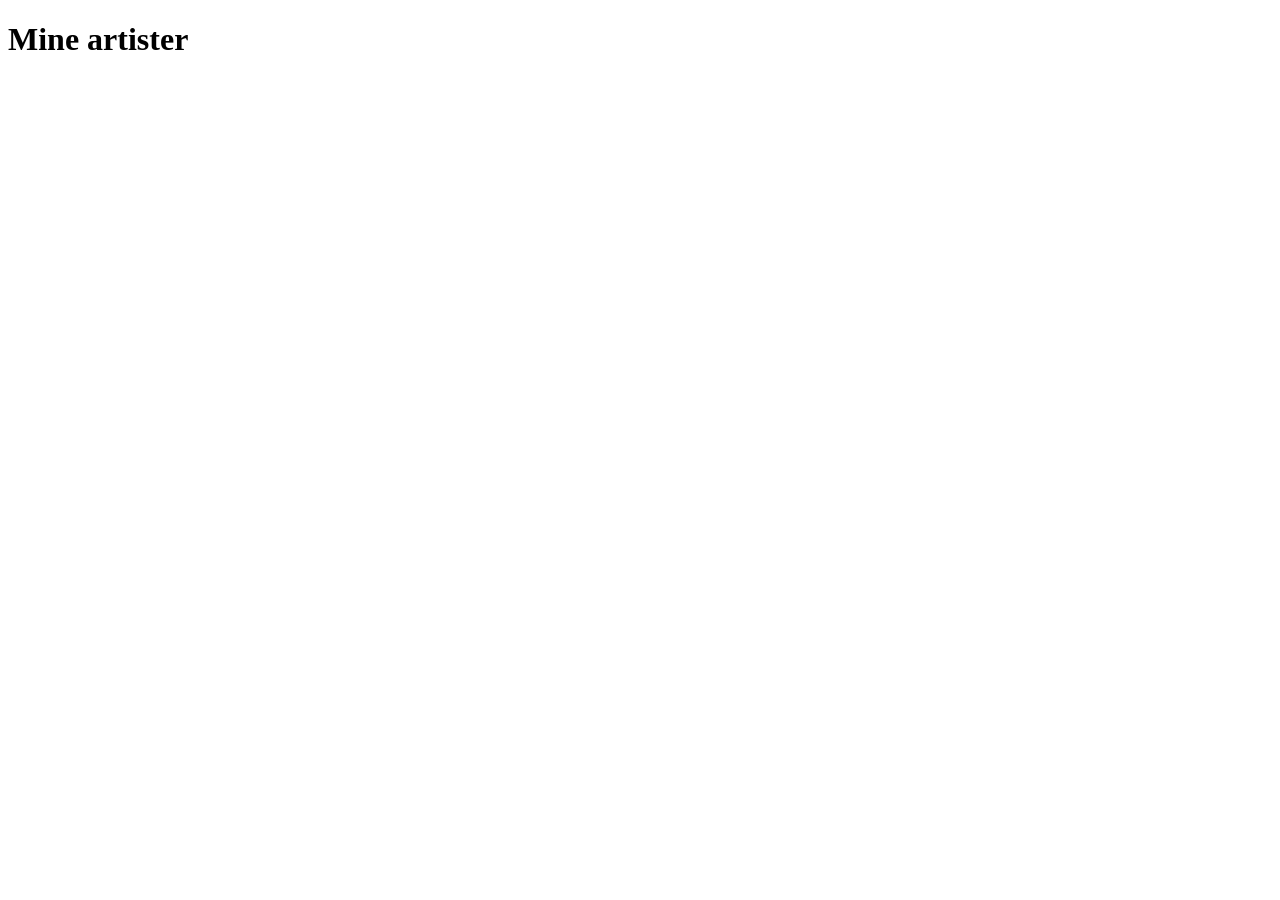
==== index.html @ 9a524db8 "uppdate" ====
<!DOCTYPE html>
<html lang="no">
<head>
    <meta charset="UTF-8">
    <meta name="viewport" content="width=device-width, initial-scale=1.0">
    <title>Artister</title>
</head>
<body>

    <h1>Mine artister</h1>

    <div id="artister"></div>

    <script type="module" src="script.js"></script>

</body>
</html>
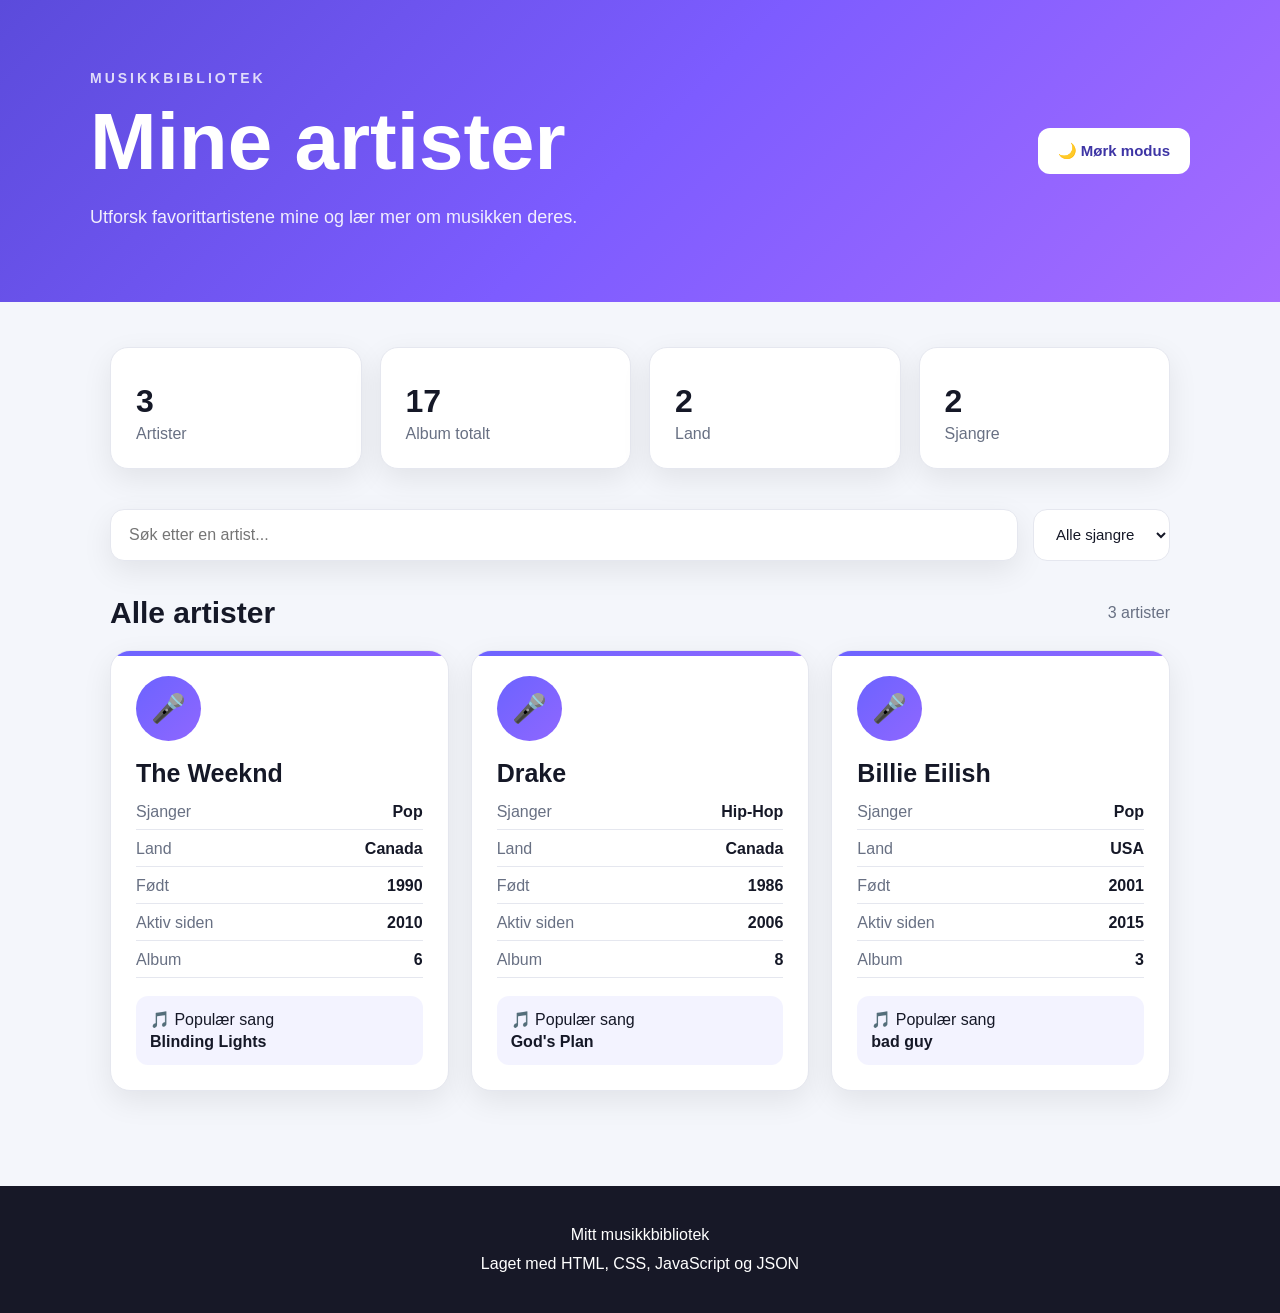
==== commit 6a4d9ebd: "uppdate" ====
--- a/index.html
+++ b/index.html
@@ -3,15 +3,104 @@
 <head>
     <meta charset="UTF-8">
     <meta name="viewport" content="width=device-width, initial-scale=1.0">
-    <title>Artister</title>
+
+    <title>Mine artister</title>
+
+    <link rel="stylesheet" href="style.css">
 </head>
+
 <body>
 
-    <h1>Mine artister</h1>
+    <header>
+        <div class="header-content">
+            <div>
+                <p class="small-title"> MUSIKKBIBLIOTEK</p>
+                <h1>Mine artister</h1>
+                <p class="intro">
+                    Utforsk favorittartistene mine og lær mer om musikken deres.
+                </p>
+            </div>
 
-    <div id="artister"></div>
+            <button id="temaKnapp" class="theme-button">
+                🌙 Mørk modus
+            </button>
+        </div>
+    </header>
+
+
+    <main>
+
+        <!-- STATISTIKK -->
+        <section class="stats">
+
+            <div class="stat-card">
+                <span></span>
+                <strong id="antallArtister">0</strong>
+                <p>Artister</p>
+            </div>
+
+            <div class="stat-card">
+                <span></span>
+                <strong id="antallAlbum">0</strong>
+                <p>Album totalt</p>
+            </div>
+
+            <div class="stat-card">
+                <span></span>
+                <strong id="antallLand">0</strong>
+                <p>Land</p>
+            </div>
+
+            <div class="stat-card">
+                <span></span>
+                <strong id="antallSjangre">0</strong>
+                <p>Sjangre</p>
+            </div>
+
+        </section>
+
+
+        <!-- SØK OG FILTER -->
+        <section class="controls">
+
+            <div class="search-box">
+                
+                <input
+                    type="text"
+                    id="sok"
+                    placeholder="Søk etter en artist..."
+                >
+            </div>
+
+            <select id="sjangerFilter">
+                <option value="alle">Alle sjangre</option>
+            </select>
+
+        </section>
+
+
+        <!-- ARTISTER -->
+        <section>
+
+            <div class="section-title">
+                <h2>Alle artister</h2>
+                <span id="resultatTekst"></span>
+            </div>
+
+            <div id="artister" class="artist-grid"></div>
+
+        </section>
+
+    </main>
+
+
+    <footer>
+        <p>Mitt musikkbibliotek</p>
+        <p>Laget med HTML, CSS, JavaScript og JSON</p>
+    </footer>
+
 
     <script type="module" src="script.js"></script>
 
 </body>
-</html>+</html>
--- a/style.css
+++ b/style.css
@@ -0,0 +1,444 @@
+* {
+    box-sizing: border-box;
+    margin: 0;
+    padding: 0;
+}
+
+:root {
+    --bakgrunn: #f4f6fb;
+    --kort: #ffffff;
+    --tekst: #151827;
+    --sekundaer: #687083;
+    --farge: #6c63ff;
+    --farge2: #8f67ff;
+    --kant: #e5e7ef;
+    --skygge: 0 10px 30px rgba(0, 0, 0, 0.08);
+}
+
+body {
+    font-family: Arial, Helvetica, sans-serif;
+    background: var(--bakgrunn);
+    color: var(--tekst);
+    min-height: 100vh;
+    transition: 0.3s;
+}
+
+
+/* HEADER */
+
+header {
+    background: linear-gradient(
+        135deg,
+        #5b4bdb,
+        #7d5cff,
+        #a66cff
+    );
+
+    color: white;
+    padding: 70px 20px;
+}
+
+.header-content {
+    max-width: 1100px;
+    margin: auto;
+
+    display: flex;
+    justify-content: space-between;
+    align-items: center;
+    gap: 30px;
+}
+
+.small-title {
+    font-size: 14px;
+    font-weight: bold;
+    letter-spacing: 3px;
+    opacity: 0.8;
+    margin-bottom: 10px;
+}
+
+h1 {
+    font-size: clamp(42px, 7vw, 80px);
+    margin-bottom: 15px;
+}
+
+.intro {
+    font-size: 18px;
+    opacity: 0.9;
+    max-width: 600px;
+    line-height: 1.6;
+}
+
+
+/* KNAPP */
+
+.theme-button {
+    border: none;
+    background: white;
+    color: #3e35a5;
+
+    padding: 14px 20px;
+    border-radius: 12px;
+
+    font-size: 15px;
+    font-weight: bold;
+
+    cursor: pointer;
+
+    transition: 0.2s;
+}
+
+.theme-button:hover {
+    transform: translateY(-3px);
+}
+
+
+/* MAIN */
+
+main {
+    max-width: 1100px;
+    margin: auto;
+    padding: 45px 20px;
+}
+
+
+/* STATISTIKK */
+
+.stats {
+    display: grid;
+    grid-template-columns: repeat(4, 1fr);
+    gap: 18px;
+
+    margin-bottom: 40px;
+}
+
+.stat-card {
+    background: var(--kort);
+    border: 1px solid var(--kant);
+
+    padding: 25px;
+
+    border-radius: 18px;
+
+    box-shadow: var(--skygge);
+
+    transition: 0.25s;
+}
+
+.stat-card:hover {
+    transform: translateY(-5px);
+}
+
+.stat-card span {
+    font-size: 28px;
+}
+
+.stat-card strong {
+    display: block;
+
+    font-size: 32px;
+
+    margin-top: 10px;
+}
+
+.stat-card p {
+    color: var(--sekundaer);
+    margin-top: 5px;
+}
+
+
+/* KONTROLLER */
+
+.controls {
+    display: flex;
+    gap: 15px;
+
+    margin-bottom: 35px;
+}
+
+.search-box {
+    flex: 1;
+
+    display: flex;
+    align-items: center;
+    gap: 10px;
+
+    background: var(--kort);
+
+    border: 1px solid var(--kant);
+
+    padding: 0 18px;
+
+    border-radius: 14px;
+
+    box-shadow: var(--skygge);
+}
+
+.search-box input {
+    width: 100%;
+
+    border: none;
+    outline: none;
+
+    background: transparent;
+
+    color: var(--tekst);
+
+    padding: 16px 0;
+
+    font-size: 16px;
+}
+
+select {
+    border: 1px solid var(--kant);
+
+    background: var(--kort);
+    color: var(--tekst);
+
+    padding: 0 18px;
+
+    border-radius: 14px;
+
+    font-size: 15px;
+
+    cursor: pointer;
+}
+
+
+/* SEKSJON */
+
+.section-title {
+    display: flex;
+    justify-content: space-between;
+    align-items: center;
+
+    margin-bottom: 20px;
+}
+
+.section-title h2 {
+    font-size: 30px;
+}
+
+#resultatTekst {
+    color: var(--sekundaer);
+}
+
+
+/* ARTIST GRID */
+
+.artist-grid {
+    display: grid;
+
+    grid-template-columns: repeat(3, 1fr);
+
+    gap: 22px;
+}
+
+
+/* ARTISTKORT */
+
+.artist-card {
+    background: var(--kort);
+
+    border: 1px solid var(--kant);
+
+    border-radius: 20px;
+
+    padding: 25px;
+
+    box-shadow: var(--skygge);
+
+    transition:
+        transform 0.25s,
+        box-shadow 0.25s;
+
+    position: relative;
+
+    overflow: hidden;
+}
+
+.artist-card::before {
+    content: "";
+
+    position: absolute;
+
+    top: 0;
+    left: 0;
+
+    width: 100%;
+    height: 5px;
+
+    background: linear-gradient(
+        90deg,
+        var(--farge),
+        var(--farge2)
+    );
+}
+
+.artist-card:hover {
+    transform: translateY(-8px);
+
+    box-shadow:
+        0 20px 40px rgba(0, 0, 0, 0.14);
+}
+
+.artist-icon {
+    width: 65px;
+    height: 65px;
+
+    display: flex;
+    align-items: center;
+    justify-content: center;
+
+    border-radius: 50%;
+
+    background: linear-gradient(
+        135deg,
+        var(--farge),
+        var(--farge2)
+    );
+
+    color: white;
+
+    font-size: 28px;
+
+    margin-bottom: 18px;
+}
+
+.artist-card h2 {
+    font-size: 25px;
+
+    margin-bottom: 15px;
+}
+
+.artist-info {
+    display: flex;
+    flex-direction: column;
+
+    gap: 10px;
+
+    color: var(--sekundaer);
+}
+
+.artist-info div {
+    display: flex;
+    justify-content: space-between;
+
+    gap: 15px;
+
+    padding-bottom: 8px;
+
+    border-bottom: 1px solid var(--kant);
+}
+
+.artist-info strong {
+    color: var(--tekst);
+}
+
+.song {
+    margin-top: 18px;
+
+    padding: 14px;
+
+    background: rgba(108, 99, 255, 0.08);
+
+    border-radius: 12px;
+
+    color: var(--tekst);
+}
+
+.song strong {
+    display: block;
+
+    margin-top: 4px;
+}
+
+
+/* INGEN RESULTATER */
+
+.no-results {
+    grid-column: 1 / -1;
+
+    text-align: center;
+
+    padding: 60px 20px;
+
+    color: var(--sekundaer);
+}
+
+
+/* FOOTER */
+
+footer {
+    margin-top: 50px;
+
+    padding: 35px 20px;
+
+    text-align: center;
+
+    background: #171827;
+
+    color: white;
+
+    line-height: 1.8;
+}
+
+
+/* MØRK MODUS */
+
+body.dark {
+    --bakgrunn: #0f111a;
+    --kort: #191c28;
+    --tekst: #f5f7ff;
+    --sekundaer: #a8afc1;
+    --kant: #2b3040;
+
+    --skygge:
+        0 10px 30px rgba(0, 0, 0, 0.3);
+}
+
+
+/* MOBIL */
+
+@media (max-width: 850px) {
+
+    .header-content {
+        flex-direction: column;
+        align-items: flex-start;
+    }
+
+    .stats {
+        grid-template-columns: repeat(2, 1fr);
+    }
+
+    .artist-grid {
+        grid-template-columns: repeat(2, 1fr);
+    }
+}
+
+
+@media (max-width: 600px) {
+
+    header {
+        padding: 50px 20px;
+    }
+
+    h1 {
+        font-size: 48px;
+    }
+
+    .stats {
+        grid-template-columns: 1fr;
+    }
+
+    .artist-grid {
+        grid-template-columns: 1fr;
+    }
+
+    .controls {
+        flex-direction: column;
+    }
+
+    select {
+        height: 52px;
+    }
+}
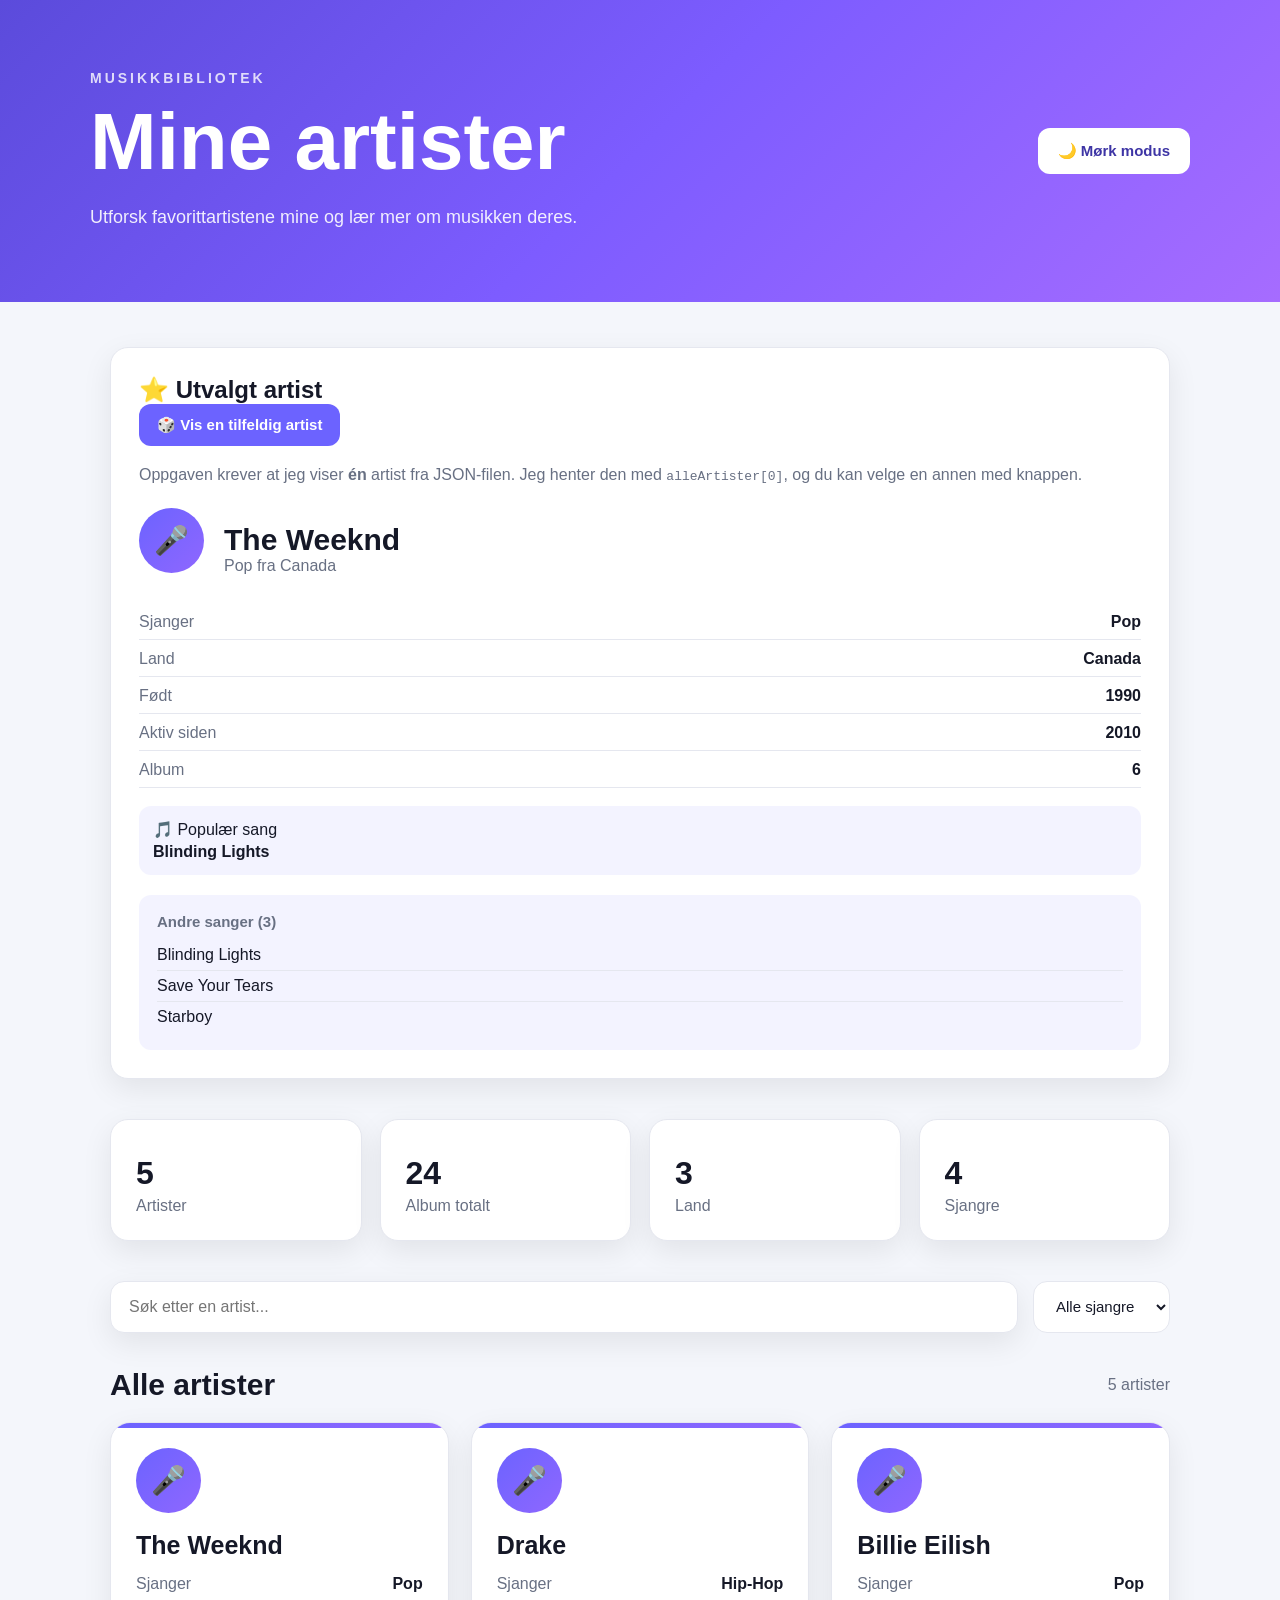
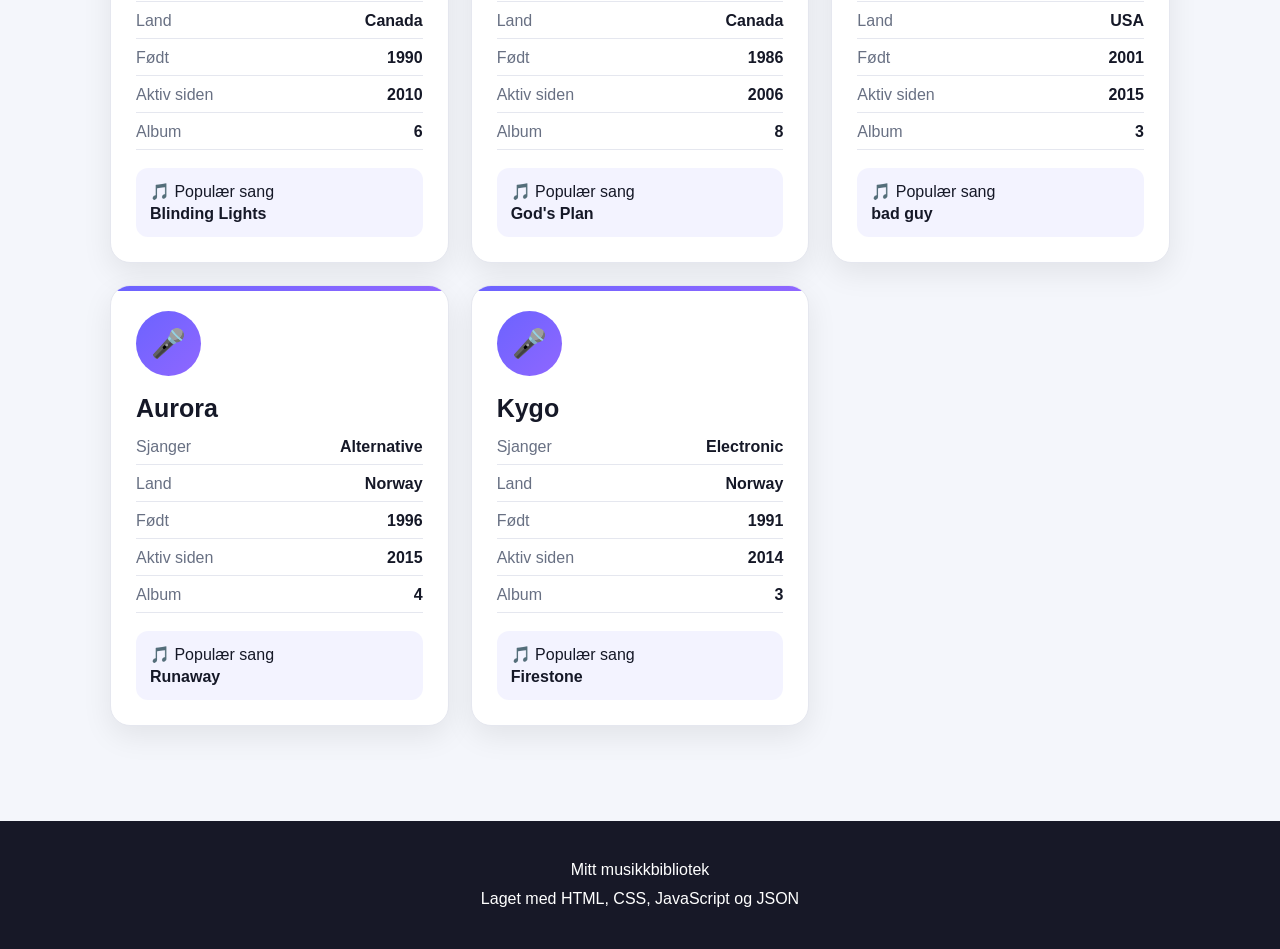
==== commit 7bd71ee7: "uppdate" ====
--- a/index.html
+++ b/index.html
@@ -30,7 +30,43 @@
 
     <main>
 
+        <!-- FEILHÅNDTERING -->
+
+        <div id="feilMelding" class="feil-melding" hidden>
+            <strong>⚠️ Kunne ikke lese JSON-filen.</strong>
+            <p id="feilTekst"></p>
+            <p class="liten">
+                Husk å kjøre nettsiden fra en lokal webserver
+                (for eksempel <code>Live Server</code> i VS Code), ikke ved å
+                dobbeltklikke på filen.
+            </p>
+        </div>
+
+
+        <!-- ÉN ARTIST (KRAV I OPPGAVE 3) -->
+
+        <section class="kort">
+
+            <div class="seksjon-tittel">
+                <h2>⭐ Utvalgt artist</h2>
+                <button id="byttArtist" class="knapp">
+                    🎲 Vis en tilfeldig artist
+                </button>
+            </div>
+
+            <p class="forklaring">
+                Oppgaven krever at jeg viser <strong>én</strong> artist fra
+                JSON-filen. Jeg henter den med <code>alleArtister[0]</code>,
+                og du kan velge en annen med knappen.
+            </p>
+
+            <div id="utvalgtArtist" class="utvalgt"></div>
+
+        </section>
+
+
         <!-- STATISTIKK -->
+
         <section class="stats">
 
             <div class="stat-card">
--- a/style.css
+++ b/style.css
@@ -223,6 +223,147 @@
 }
 
 
+/* FEILMELDING */
+
+.feil-melding {
+    background: rgba(229, 72, 77, 0.1);
+    border: 1px solid var(--rod, #e5484d);
+    border-left: 5px solid #e5484d;
+
+    padding: 22px;
+    border-radius: 14px;
+
+    margin-bottom: 30px;
+}
+
+.feil-melding strong {
+    display: block;
+
+    font-size: 18px;
+    margin-bottom: 8px;
+}
+
+.feil-melding .liten {
+    color: var(--sekundaer);
+    font-size: 14px;
+    margin-top: 10px;
+}
+
+.feil-melding code {
+    font-family: Consolas, "Courier New", monospace;
+
+    background: rgba(108, 99, 255, 0.1);
+    color: var(--farge);
+
+    padding: 2px 6px;
+    border-radius: 5px;
+}
+
+
+/* KORT OG SEKSJONSTITTEL */
+
+.kort {
+    background: var(--kort);
+    border: 1px solid var(--kant);
+
+    padding: 28px;
+
+    border-radius: 18px;
+
+    box-shadow: var(--skygge);
+
+    margin-bottom: 40px;
+}
+
+.section-title {
+    display: flex;
+    justify-content: space-between;
+    align-items: center;
+
+    margin-bottom: 20px;
+}
+
+.section-title h2 {
+    font-size: 30px;
+}
+
+.forklaring {
+    color: var(--sekundaer);
+    line-height: 1.7;
+    margin: 15px 0 20px;
+}
+
+.knapp {
+    border: none;
+
+    background: var(--farge);
+    color: white;
+
+    padding: 12px 18px;
+
+    border-radius: 12px;
+
+    font-size: 15px;
+    font-weight: bold;
+
+    cursor: pointer;
+
+    transition: 0.2s;
+}
+
+.knapp:hover {
+    transform: translateY(-2px);
+    filter: brightness(1.1);
+}
+
+
+/* UTVALGT ARTIST */
+
+.utvalgt-header {
+    display: flex;
+    align-items: center;
+    gap: 20px;
+
+    margin-bottom: 22px;
+}
+
+.utvalgt-header h2 {
+    font-size: 30px;
+}
+
+.tekst {
+    color: var(--sekundaer);
+}
+
+.sanger {
+    margin-top: 20px;
+
+    padding: 18px;
+
+    background: rgba(108, 99, 255, 0.08);
+    border-radius: 12px;
+}
+
+.sanger h3 {
+    font-size: 15px;
+    color: var(--sekundaer);
+    margin-bottom: 10px;
+}
+
+.sanger ul {
+    list-style: none;
+}
+
+.sanger li {
+    padding: 6px 0;
+    border-bottom: 1px solid var(--kant);
+}
+
+.sanger li:last-child {
+    border-bottom: none;
+}
+
+
 /* ARTIST GRID */
 
 .artist-grid {
